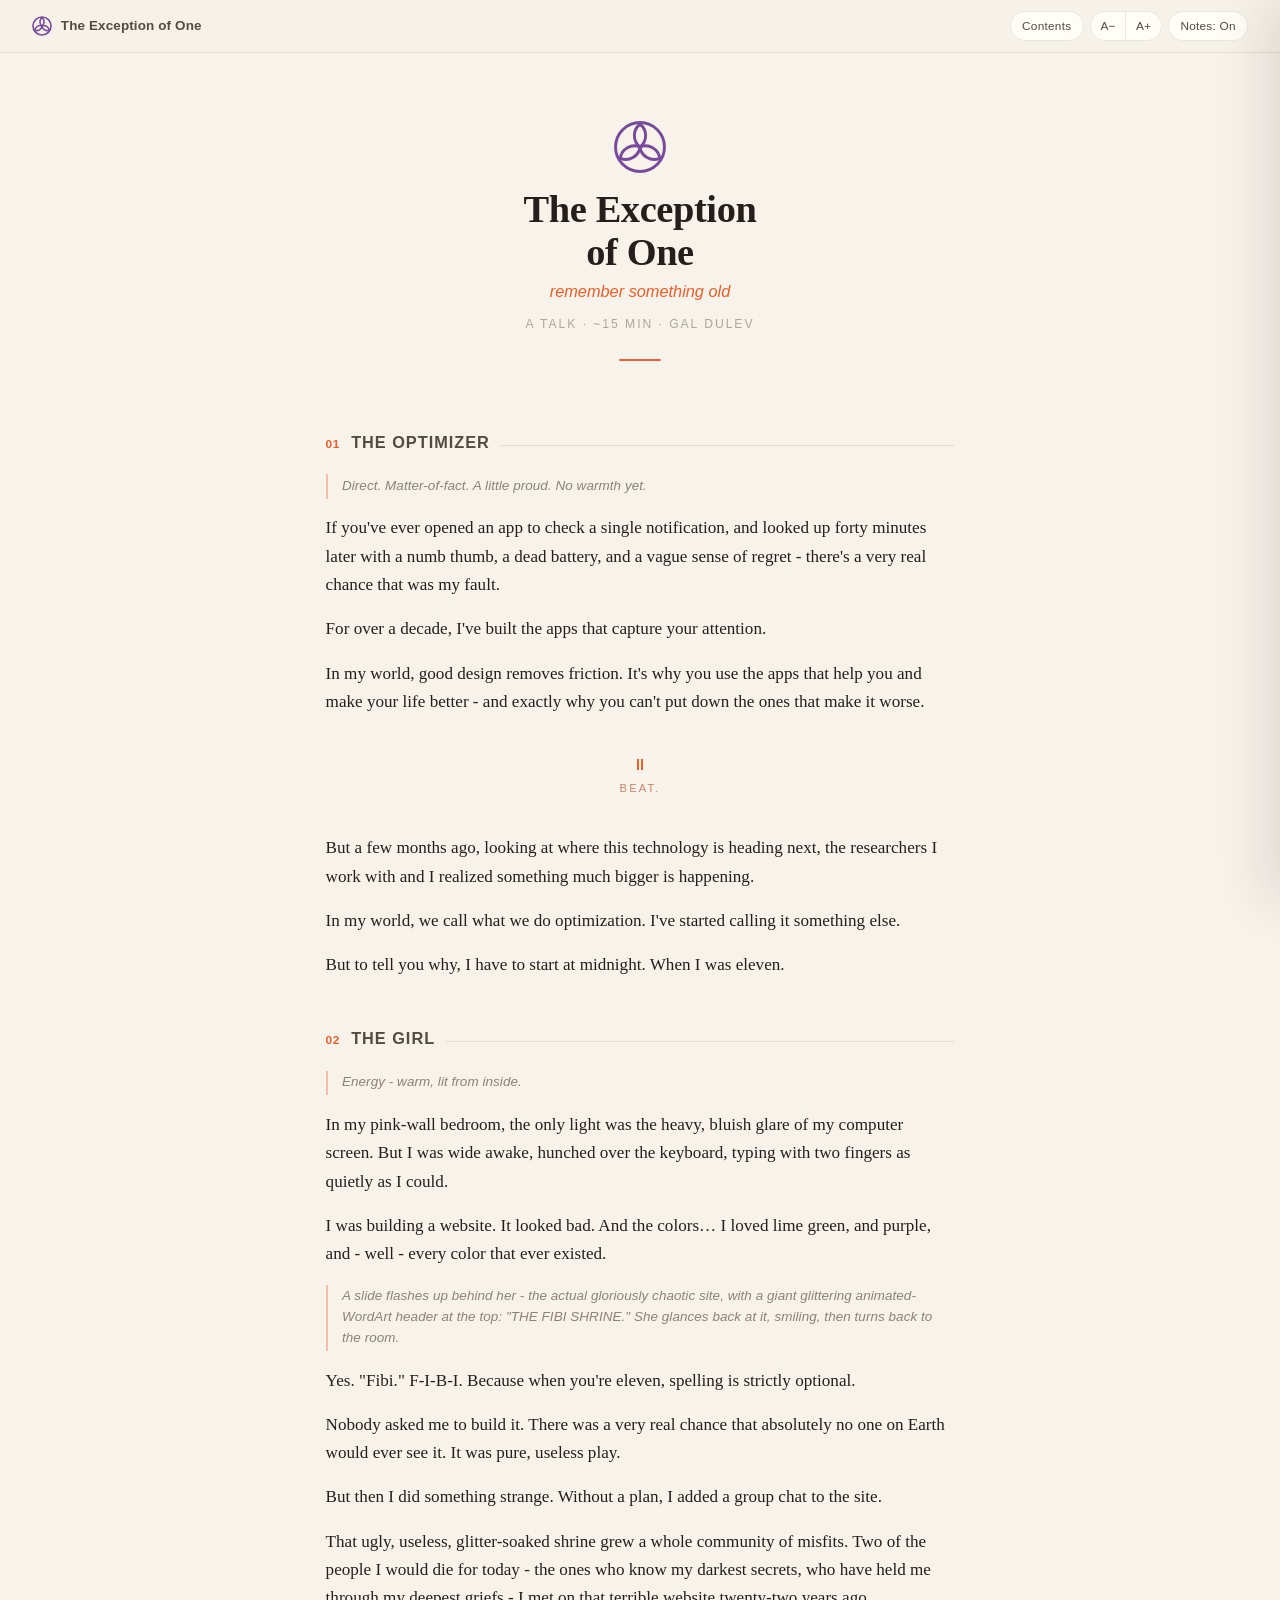
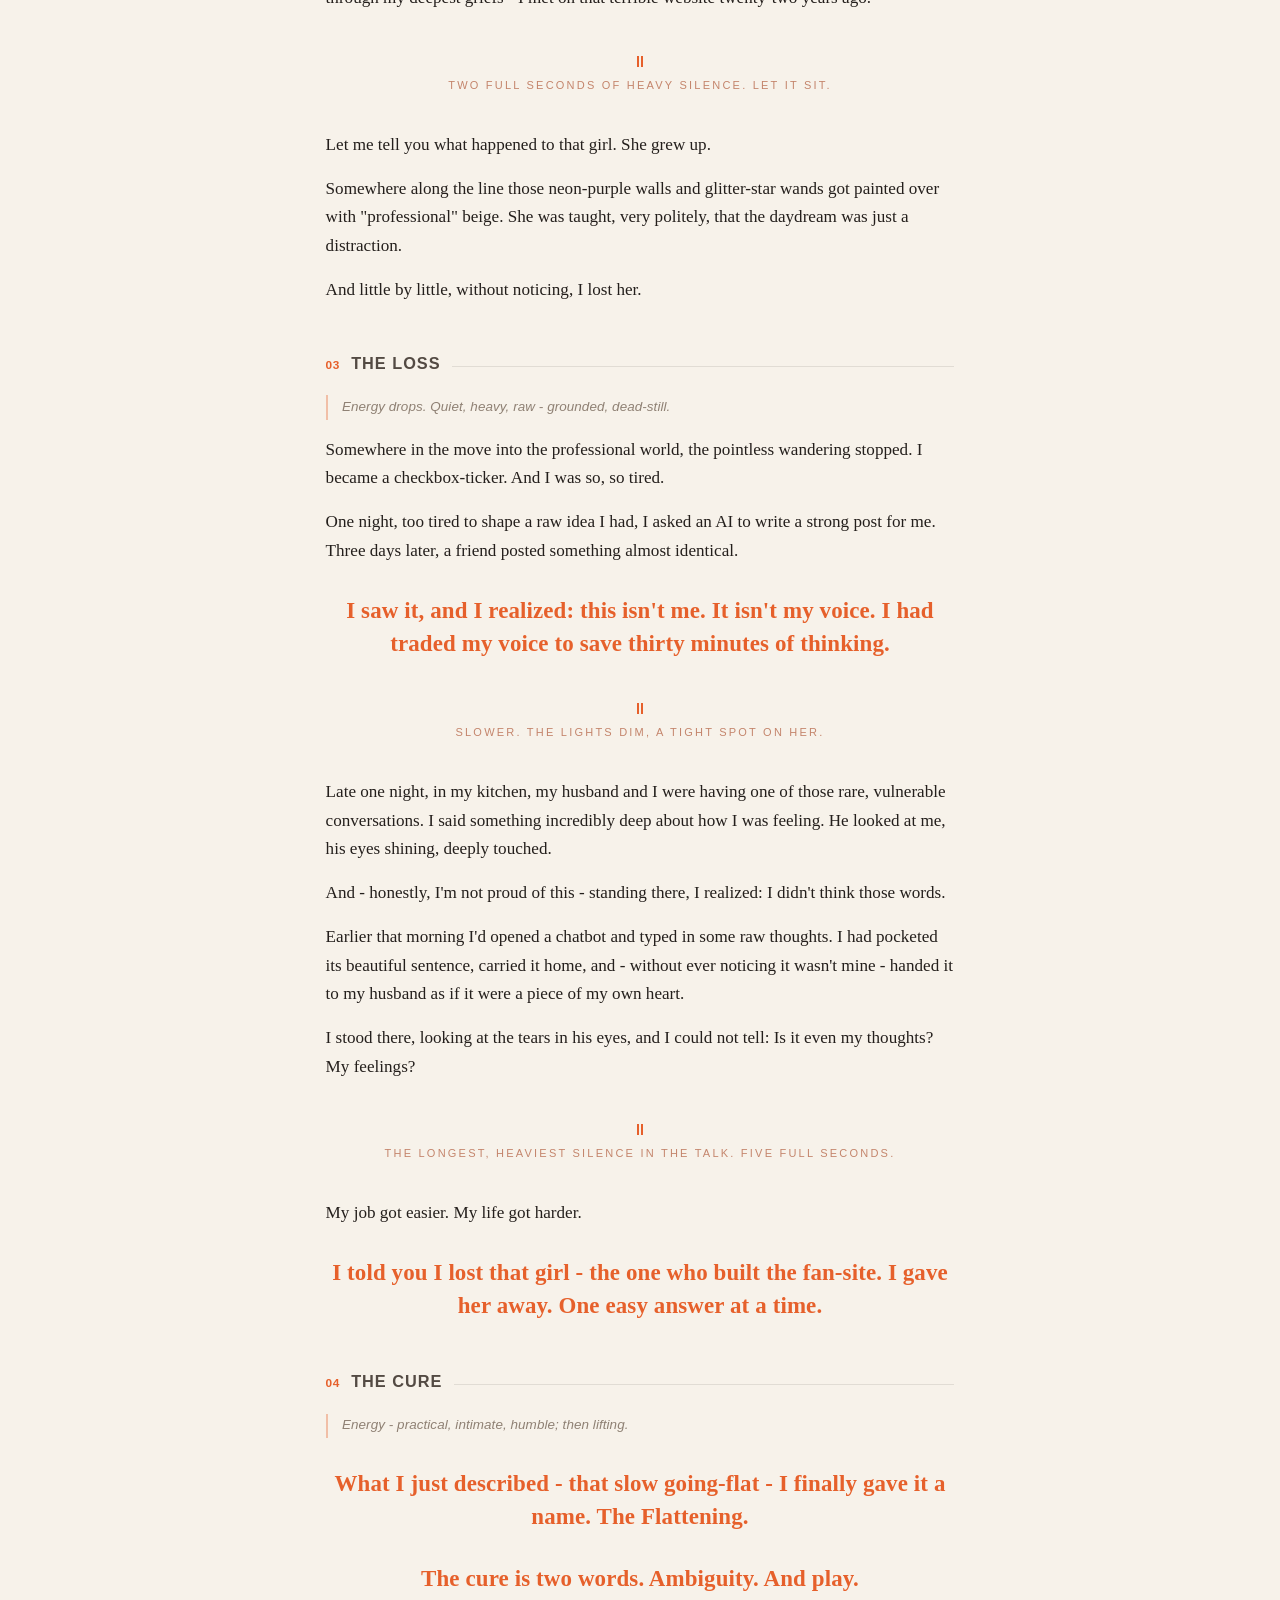
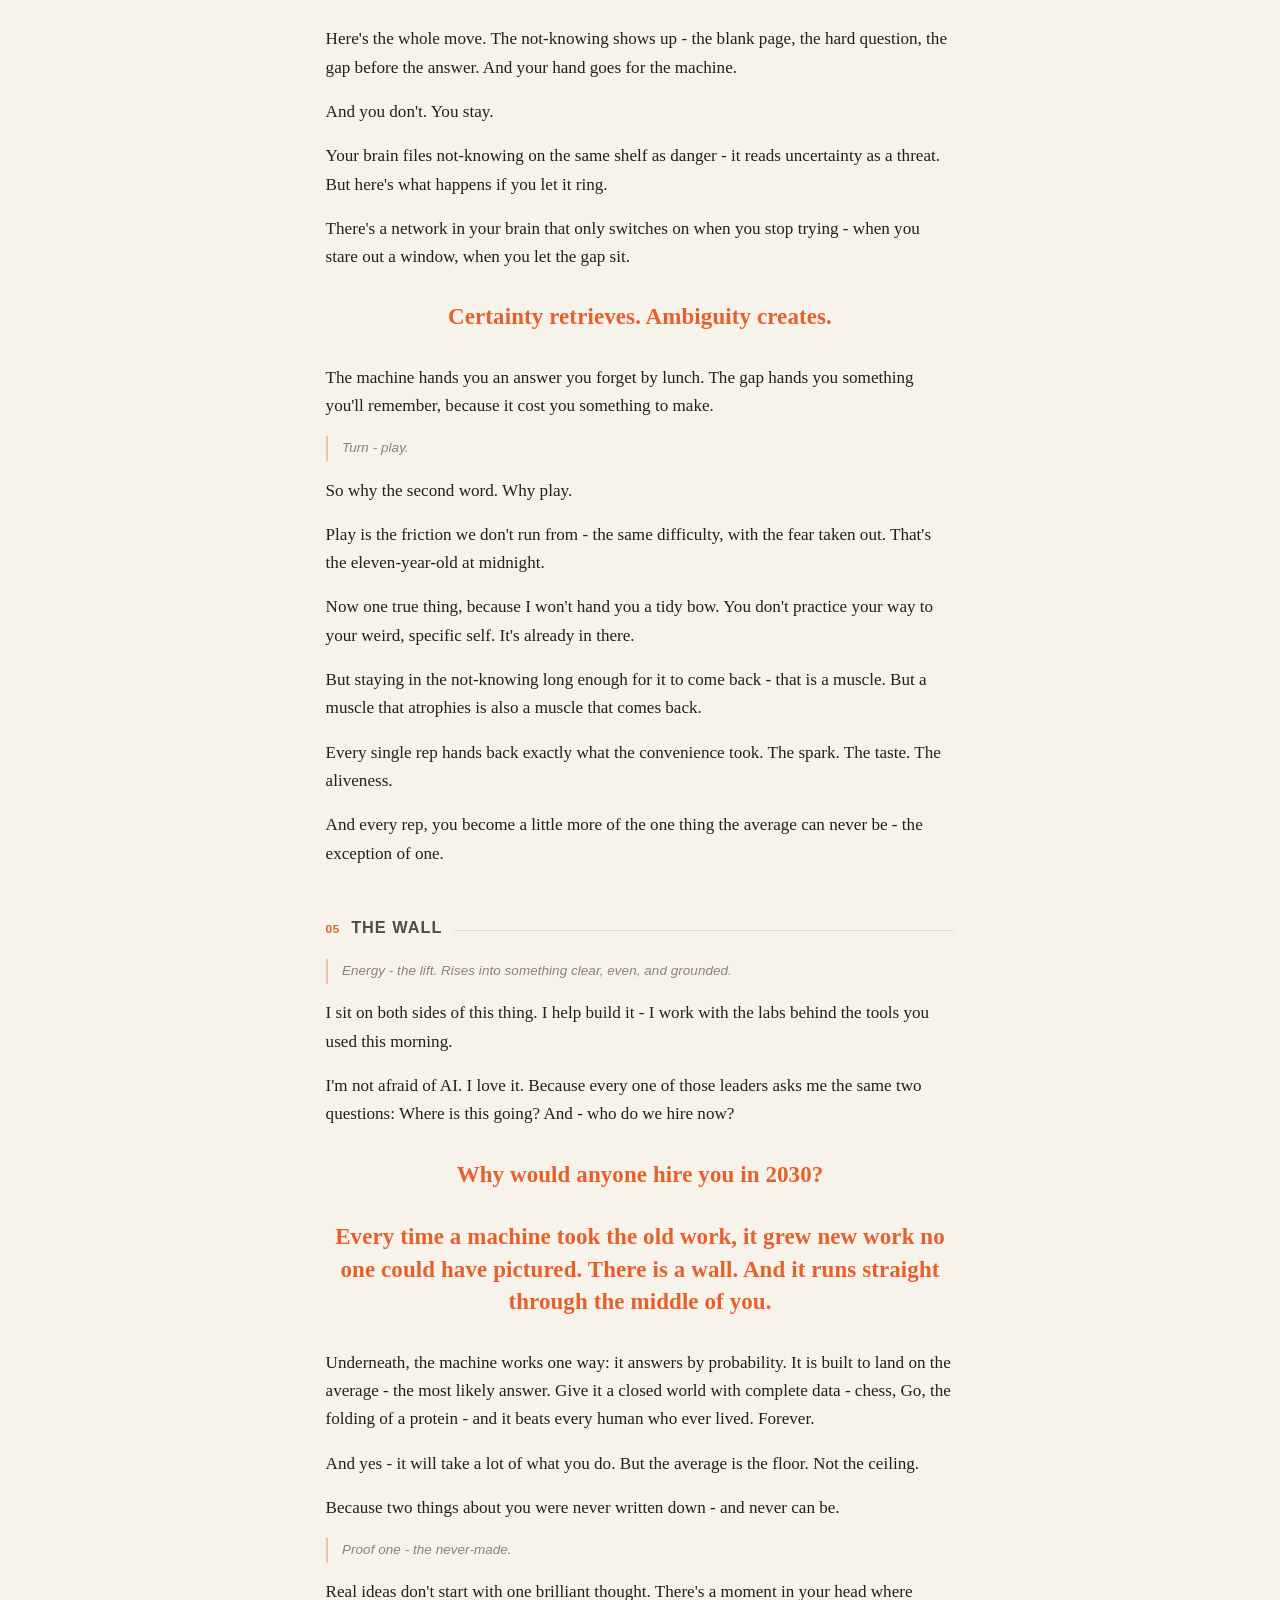
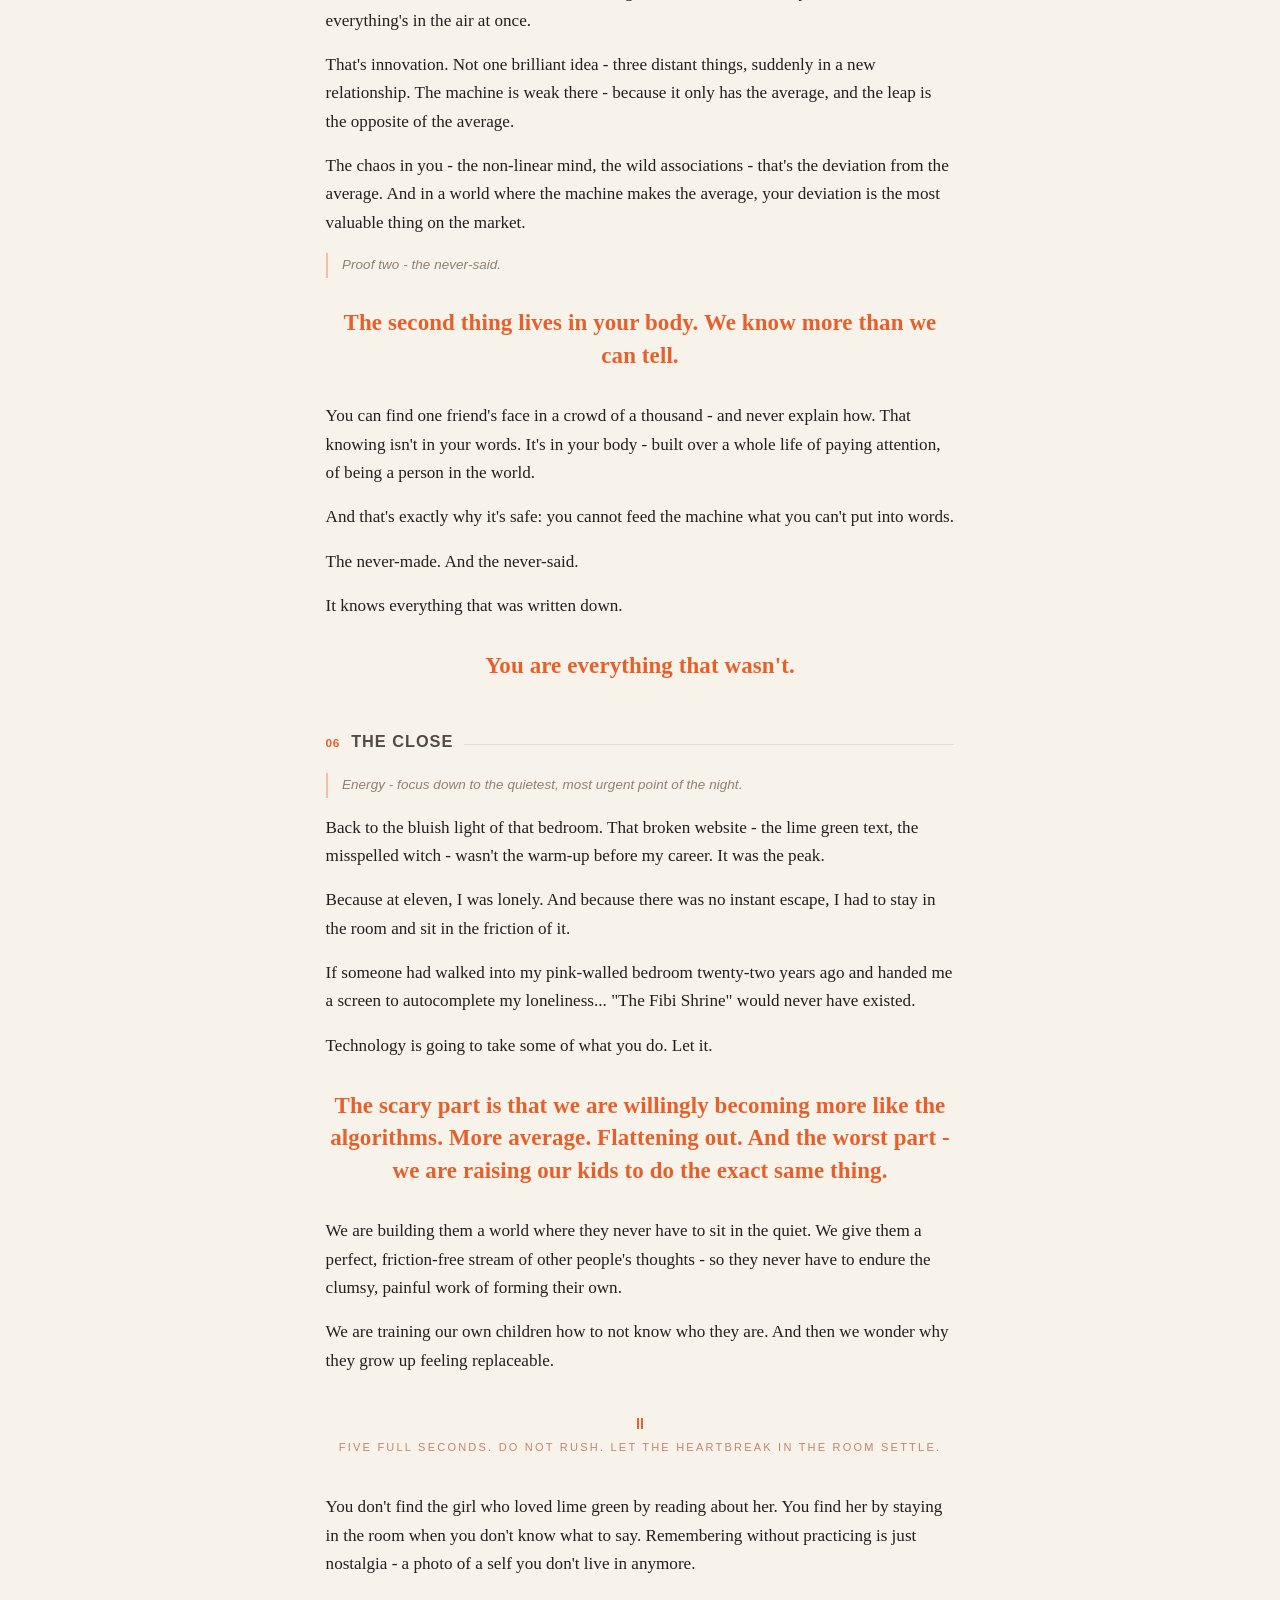
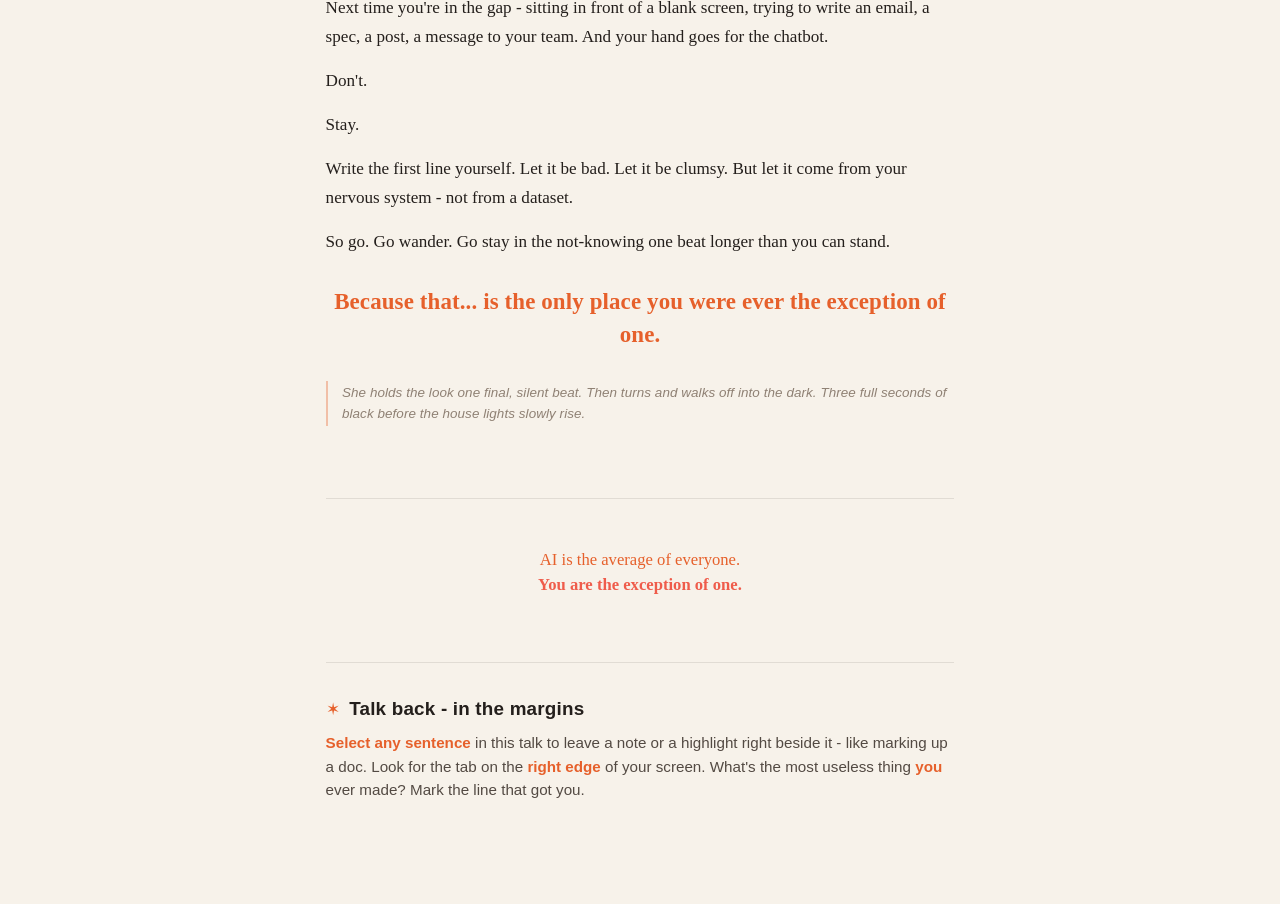
==== short.html @ 1f999f90 "Add duplicate page: short.html + content-short.txt (condensed cut, same code) Co-Authored-By: Claude" ====
<!doctype html>
<html lang="en">
<head>
<meta charset="utf-8">
<meta name="viewport" content="width=device-width, initial-scale=1">
<title>The Exception of One</title>
<link rel="stylesheet" href="talk.css">
</head>
<body>
<div id="progress"></div>

<header class="topbar">
  <div class="brand">
    <svg width="20" height="20" viewBox="0 0 64 64" aria-hidden="true" fill="none" stroke="#774A9B" stroke-width="5" stroke-linejoin="round"><circle cx="32" cy="32" r="29"/><path d="M32 32 A17 17 0 0 1 32 5 A17 17 0 0 1 32 32 Z"/><path d="M32 32 A17 17 0 0 1 32 5 A17 17 0 0 1 32 32 Z" transform="rotate(120 32 32)"/><path d="M32 32 A17 17 0 0 1 32 5 A17 17 0 0 1 32 32 Z" transform="rotate(240 32 32)"/></svg>
    <span>The Exception of One</span>
  </div>
  <div class="controls">
    <button id="btnContents">Contents</button>
    <span class="sizer"><button id="dec" aria-label="Smaller text">A−</button><button id="inc" aria-label="Larger text">A+</button></span>
    <button id="btnNotes" aria-pressed="true">Notes: On</button>
  </div>
</header>

<div id="backdrop"></div>
<nav id="toc" aria-hidden="true"><h3>Contents</h3><ol id="tocList"></ol></nav>

<main>
  <section class="hero">
    <div class="flame">
      <svg width="54" height="54" viewBox="0 0 64 64" aria-hidden="true" fill="none" stroke="#774A9B" stroke-width="3.5" stroke-linejoin="round"><circle cx="32" cy="32" r="29"/><path d="M32 32 A17 17 0 0 1 32 5 A17 17 0 0 1 32 32 Z"/><path d="M32 32 A17 17 0 0 1 32 5 A17 17 0 0 1 32 32 Z" transform="rotate(120 32 32)"/><path d="M32 32 A17 17 0 0 1 32 5 A17 17 0 0 1 32 32 Z" transform="rotate(240 32 32)"/></svg>
    </div>
    <h1 class="serif">The Exception<br>of One</h1>
    <p class="kicker">remember something old</p>
    <p class="meta">A talk · ~15 min · Gal Dulev</p>
    <div class="rule"></div>
  </section>

  <div id="script"></div>

  <footer class="end">
    <p class="sig">AI is the average of everyone.<br><b>You are the exception of one.</b></p>
  </footer>

  <!--
    Inline comments - powered by Hypothesis (https://hypothes.is): free, open-source.
    Readers SELECT any passage to leave a margin note or highlight, like a Google Doc.
    Annotations anchor to the exact text + this page's URL. Posting needs a free
    Hypothesis account; reading public notes does not. The script below injects the
    annotation layer - the small tab on the right edge of the screen.
  -->
  <section class="comments" id="comments">
    <div class="chead">
      <span class="ic">✶</span>
      <h2>Talk back - in the margins</h2>
    </div>
    <p class="prompt"><b>Select any sentence</b> in this talk to leave a note or a highlight right beside it - like marking up a doc. Look for the tab on the <b>right edge</b> of your screen. What's the most useless thing <b>you</b> ever made? Mark the line that got you.</p>
  </section>
</main>

<!-- Hypothesis annotation layer - https://hypothes.is -->
<script src="https://hypothes.is/embed.js" async></script>

<script src="talk.js"></script>
<script>
const PAGE_TITLE = "The Exception of One";
const scriptEl = document.getElementById("script");
const tocList = document.getElementById("tocList");

const body = document.body;
const btnNotes = document.getElementById("btnNotes");
btnNotes.addEventListener("click", () => {
  const on = body.classList.toggle("hide-notes");
  btnNotes.setAttribute("aria-pressed", on ? "false" : "true");
  btnNotes.textContent = on ? "Notes: Off" : "Notes: On";
});

let size = 1.07;
function setSize(){ document.documentElement.style.setProperty("--reading", size.toFixed(2)+"rem"); }
document.getElementById("inc").addEventListener("click", ()=>{ size = Math.min(2.0, size+0.09); setSize(); });
document.getElementById("dec").addEventListener("click", ()=>{ size = Math.max(0.88, size-0.09); setSize(); });

const toc = document.getElementById("toc");
const backdrop = document.getElementById("backdrop");
function openToc(){ toc.classList.add("open"); backdrop.classList.add("open"); toc.setAttribute("aria-hidden","false"); }
function closeToc(){ toc.classList.remove("open"); backdrop.classList.remove("open"); toc.setAttribute("aria-hidden","true"); }
document.getElementById("btnContents").addEventListener("click", openToc);
backdrop.addEventListener("click", closeToc);
document.addEventListener("keydown", e => { if (e.key === "Escape") closeToc(); });

const prog = document.getElementById("progress");
function onScroll(){
  const h = document.documentElement.scrollHeight - window.innerHeight;
  prog.style.width = h > 0 ? (window.scrollY / h * 100) + "%" : "0%";
}
window.addEventListener("scroll", onScroll, {passive:true});
window.addEventListener("resize", onScroll);

fetch("content-short.txt", {cache:"no-store"})
  .then(r => { if(!r.ok) throw new Error("HTTP " + r.status); return r.text(); })
  .then(raw => {
    renderTalk(parseTalk(raw), scriptEl, {tocList: tocList, pageTitle: PAGE_TITLE, onTocClick: closeToc});
    const cLi = document.createElement("li");
    const cA = document.createElement("a");
    cA.href = "#comments";
    cA.innerHTML = '<span class="n">\u2736</span>';
    const cLabel = document.createElement("span");
    cLabel.textContent = "Talk back";
    cA.append(cLabel);
    cA.addEventListener("click", closeToc);
    cLi.append(cA);
    tocList.append(cLi);
    onScroll();
  })
  .catch(err => {
    scriptEl.innerHTML = '<p class="line serif" style="color:var(--flame)">Could not load the talk (' + err.message + '). If you opened this file directly, serve it over http (GitHub Pages does this automatically).</p>';
  });
</script>
</body>
</html>
---- talk.css ----
:root{
    --paper:#f7f2ea;
    --paper-2:#fffdf8;
    --ink:#241f1c;
    --ink-soft:#534a43;
    --muted:#b1a596;
    --flame:#e6602b;
    --flame-pink:#ef5c4b;
    --pause:#c4856c;
    --rule:rgba(36,31,28,.10);
    --reading:1.07rem;
    --maxw:680px;
  }
  *{box-sizing:border-box}
  html{scroll-behavior:smooth}
  body{
    margin:0;background:var(--paper);color:var(--ink);
    font-family:-apple-system,BlinkMacSystemFont,"Segoe UI",Roboto,Helvetica,Arial,sans-serif;
    -webkit-font-smoothing:antialiased;text-rendering:optimizeLegibility;
  }
  .serif{font-family:Georgia,"Iowan Old Style","Palatino Linotype",Palatino,Charter,"Times New Roman",serif;}

  /* scroll progress */
  #progress{position:fixed;top:0;left:0;height:3px;width:0;background:linear-gradient(90deg,var(--flame),var(--flame-pink));z-index:60;transition:width .08s linear;}

  /* top bar */
  .topbar{
    position:sticky;top:0;z-index:50;display:flex;align-items:center;justify-content:space-between;gap:1rem;
    padding:.7rem clamp(1rem,4vw,2rem);
    background:rgba(247,242,234,.82);backdrop-filter:saturate(140%) blur(10px);-webkit-backdrop-filter:saturate(140%) blur(10px);
    border-bottom:1px solid var(--rule);flex-wrap:wrap;
  }
  .brand{display:flex;align-items:center;gap:.55rem;min-width:0;}
  .brand svg{flex:0 0 auto}
  .brand span{font-size:.84rem;font-weight:600;letter-spacing:.01em;color:var(--ink-soft);white-space:nowrap;overflow:hidden;text-overflow:ellipsis;max-width:46vw;}
  .controls{display:flex;align-items:center;gap:.4rem;flex-wrap:wrap;}
  button{
    font:inherit;font-size:.74rem;letter-spacing:.02em;color:var(--ink-soft);
    background:var(--paper-2);border:1px solid var(--rule);border-radius:999px;
    padding:.42rem .7rem;cursor:pointer;transition:all .15s ease;white-space:nowrap;
  }
  button:hover{border-color:var(--flame);color:var(--flame);}
  button:active{transform:translateY(1px);}
  #btnNotes[aria-pressed="false"]{color:var(--muted);}
  .sizer{display:inline-flex;border:1px solid var(--rule);border-radius:999px;overflow:hidden;background:var(--paper-2);}
  .sizer button{border:0;border-radius:0;background:transparent;padding:.42rem .6rem;}
  .sizer button:first-child{border-right:1px solid var(--rule);}

  /* contents panel */
  #backdrop{position:fixed;inset:0;background:rgba(36,31,28,.35);opacity:0;pointer-events:none;transition:opacity .2s;z-index:55;}
  #backdrop.open{opacity:1;pointer-events:auto;}
  #toc{
    position:fixed;top:0;right:0;height:100%;width:min(340px,86vw);z-index:56;
    background:var(--paper-2);border-left:1px solid var(--rule);box-shadow:-20px 0 50px rgba(36,31,28,.12);
    transform:translateX(102%);transition:transform .26s cubic-bezier(.4,0,.2,1);
    padding:1.6rem 1.4rem;overflow-y:auto;
  }
  #toc.open{transform:translateX(0);}
  #toc h3{margin:.2rem 0 1.1rem;font-size:.72rem;letter-spacing:.22em;text-transform:uppercase;color:var(--flame);}
  #tocList{list-style:none;margin:0;padding:0;counter-reset:t;}
  #tocList li{margin:0;}
  #tocList a{display:flex;gap:.7rem;align-items:baseline;padding:.6rem .2rem;color:var(--ink-soft);text-decoration:none;border-bottom:1px solid var(--rule);font-size:.95rem;}
  #tocList a:hover{color:var(--flame);}
  #tocList a .n{font-size:.7rem;color:var(--muted);min-width:1.4rem;font-variant-numeric:tabular-nums;}

  /* layout */
  main{max-width:var(--maxw);margin:0 auto;padding:0 clamp(1.1rem,5vw,1.6rem) 5rem;}

  .hero{text-align:center;padding:clamp(2.4rem,8vw,4.2rem) 0 1.4rem;}
  .hero .flame{margin:0 auto .9rem;width:54px;height:54px;}
  .hero h1{margin:.2rem 0 .5rem;font-size:clamp(1.7rem,5.5vw,2.4rem);line-height:1.12;font-weight:600;letter-spacing:-.01em;}
  .hero .kicker{margin:.2rem 0 1rem;font-style:italic;color:var(--flame);font-size:1.02rem;}
  .hero .meta{margin:0;font-size:.76rem;letter-spacing:.16em;text-transform:uppercase;color:var(--muted);}
  .hero .rule{width:42px;height:2px;background:linear-gradient(90deg,var(--flame),var(--flame-pink));margin:1.7rem auto 0;border-radius:2px;}

  section.bit{margin-top:3.1rem;}
  .sechead{display:flex;align-items:baseline;gap:.7rem;margin-bottom:1.4rem;}
  .sechead .n{font-size:.74rem;font-weight:700;color:var(--flame);font-variant-numeric:tabular-nums;letter-spacing:.05em;}
  .sechead h2{margin:0;font-size:1.02rem;font-weight:700;letter-spacing:.06em;text-transform:uppercase;color:var(--ink-soft);}
  .sechead::after{content:"";flex:1;height:1px;background:var(--rule);transform:translateY(-2px);}

  p.line{margin:.92em 0;font-size:var(--reading);line-height:1.66;color:var(--ink);}
  p.punch{margin:1.3em 0;text-align:center;color:var(--flame);font-size:calc(var(--reading) * 1.34);line-height:1.42;font-weight:600;letter-spacing:.005em;}

  .stage{
    margin:.7em 0;padding:.12rem 0 .12rem .9rem;border-left:2px solid rgba(230,96,43,.35);
    font-size:.84rem;font-style:italic;letter-spacing:.005em;color:#8f8174;line-height:1.55;
  }
  body.hide-notes .stage{display:none;}

  .pause{margin:2.5rem 0;text-align:center;}
  .pause .ic{display:inline-block;color:var(--flame);font-size:1rem;line-height:1;}
  .pause .txt{display:block;margin-top:.5rem;font-size:.69rem;letter-spacing:.2em;text-transform:uppercase;color:var(--pause);}

  footer.end{margin-top:4.5rem;padding-top:2rem;border-top:1px solid var(--rule);text-align:center;}
  footer.end .sig{font-family:Georgia,serif;color:var(--flame);font-size:1.04rem;line-height:1.5;}
  footer.end .sig b{color:var(--flame-pink);font-weight:600;}

  /* comments */
  .comments{margin-top:4rem;padding-top:2.2rem;border-top:1px solid var(--rule);}
  .comments .chead{display:flex;align-items:baseline;gap:.6rem;margin-bottom:.7rem;}
  .comments .chead .ic{color:var(--flame);font-size:1.05rem;line-height:1;}
  .comments .chead h2{margin:0;font-size:1.18rem;font-weight:600;letter-spacing:.01em;color:var(--ink);}
  .comments .prompt{margin:0 0 1.4rem;font-size:.95rem;line-height:1.55;color:var(--ink-soft);}
  .comments .prompt b{color:var(--flame);font-weight:600;}

  @media print{
    #progress,.topbar,#toc,#backdrop,.comments{display:none !important;}
    body{background:#fff;}
    .stage{display:block !important;}
    main{max-width:none;}
    p.line{font-size:13pt;}
  }
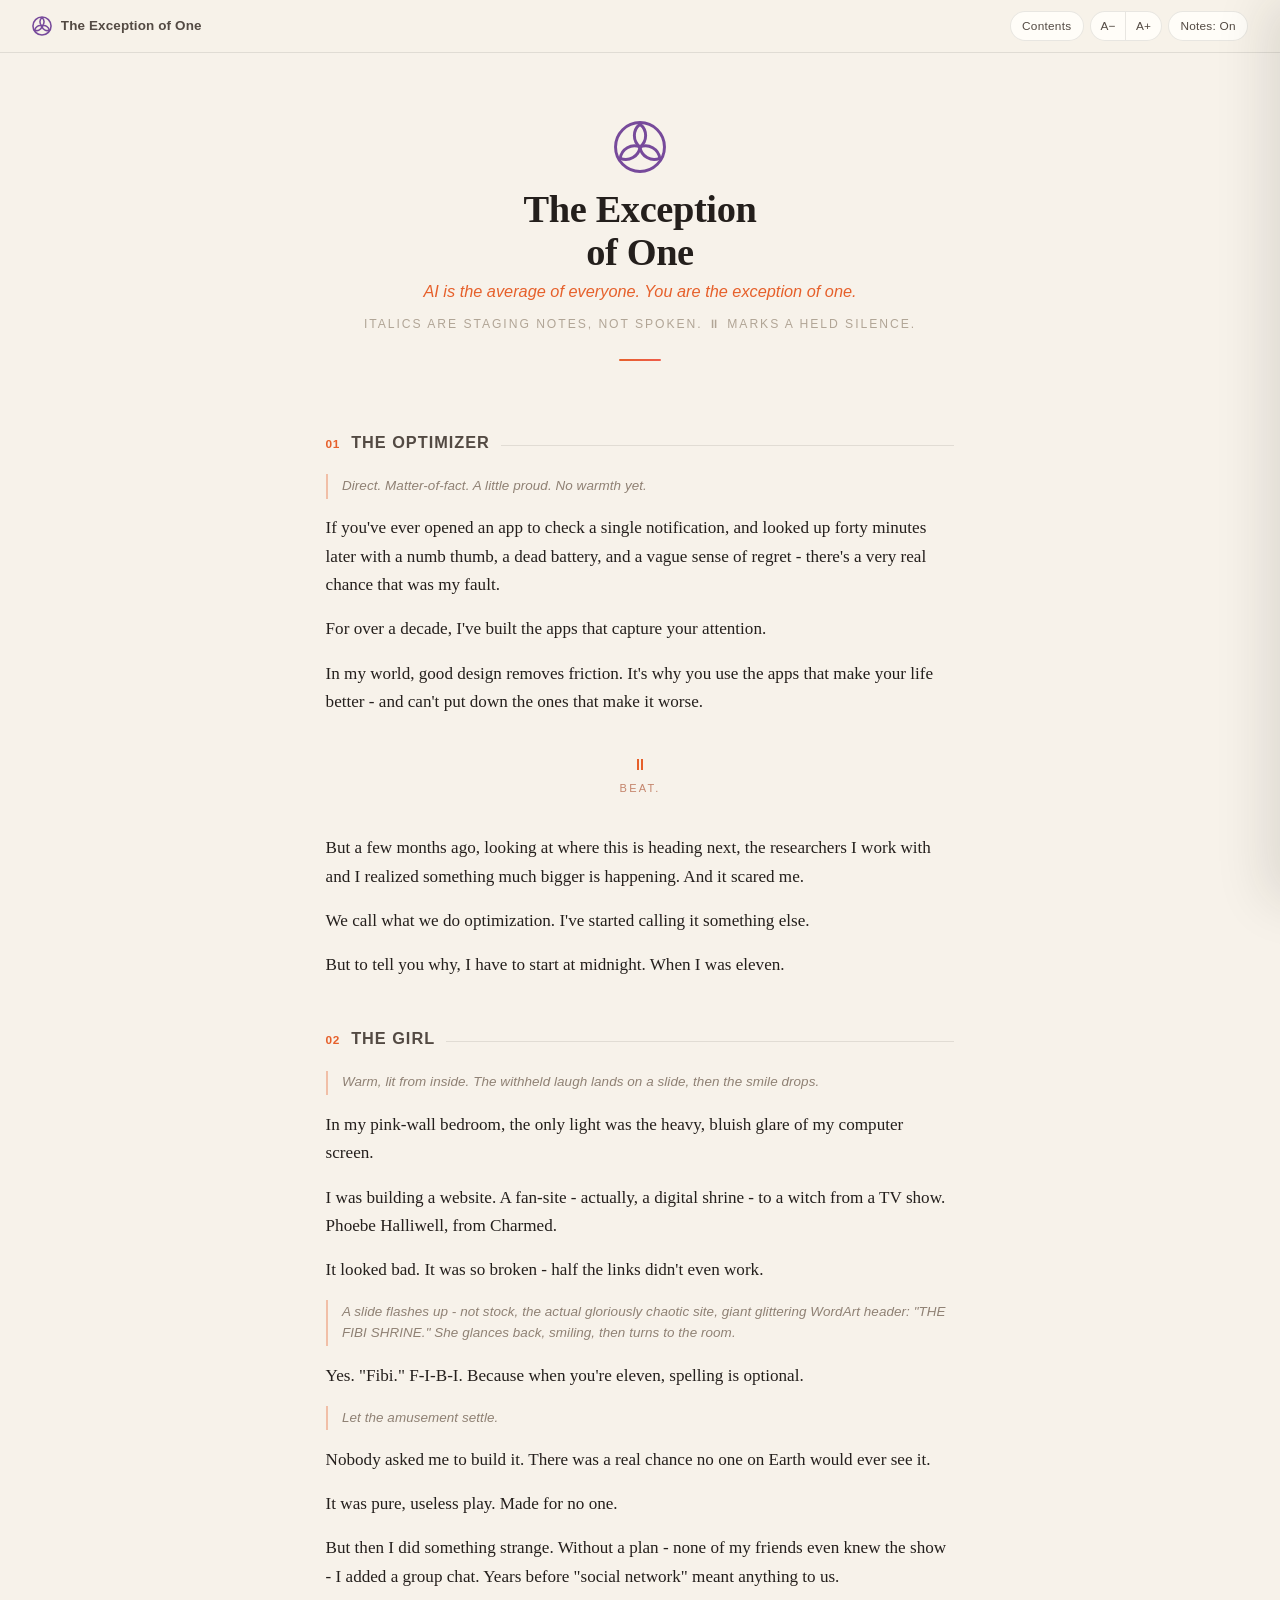
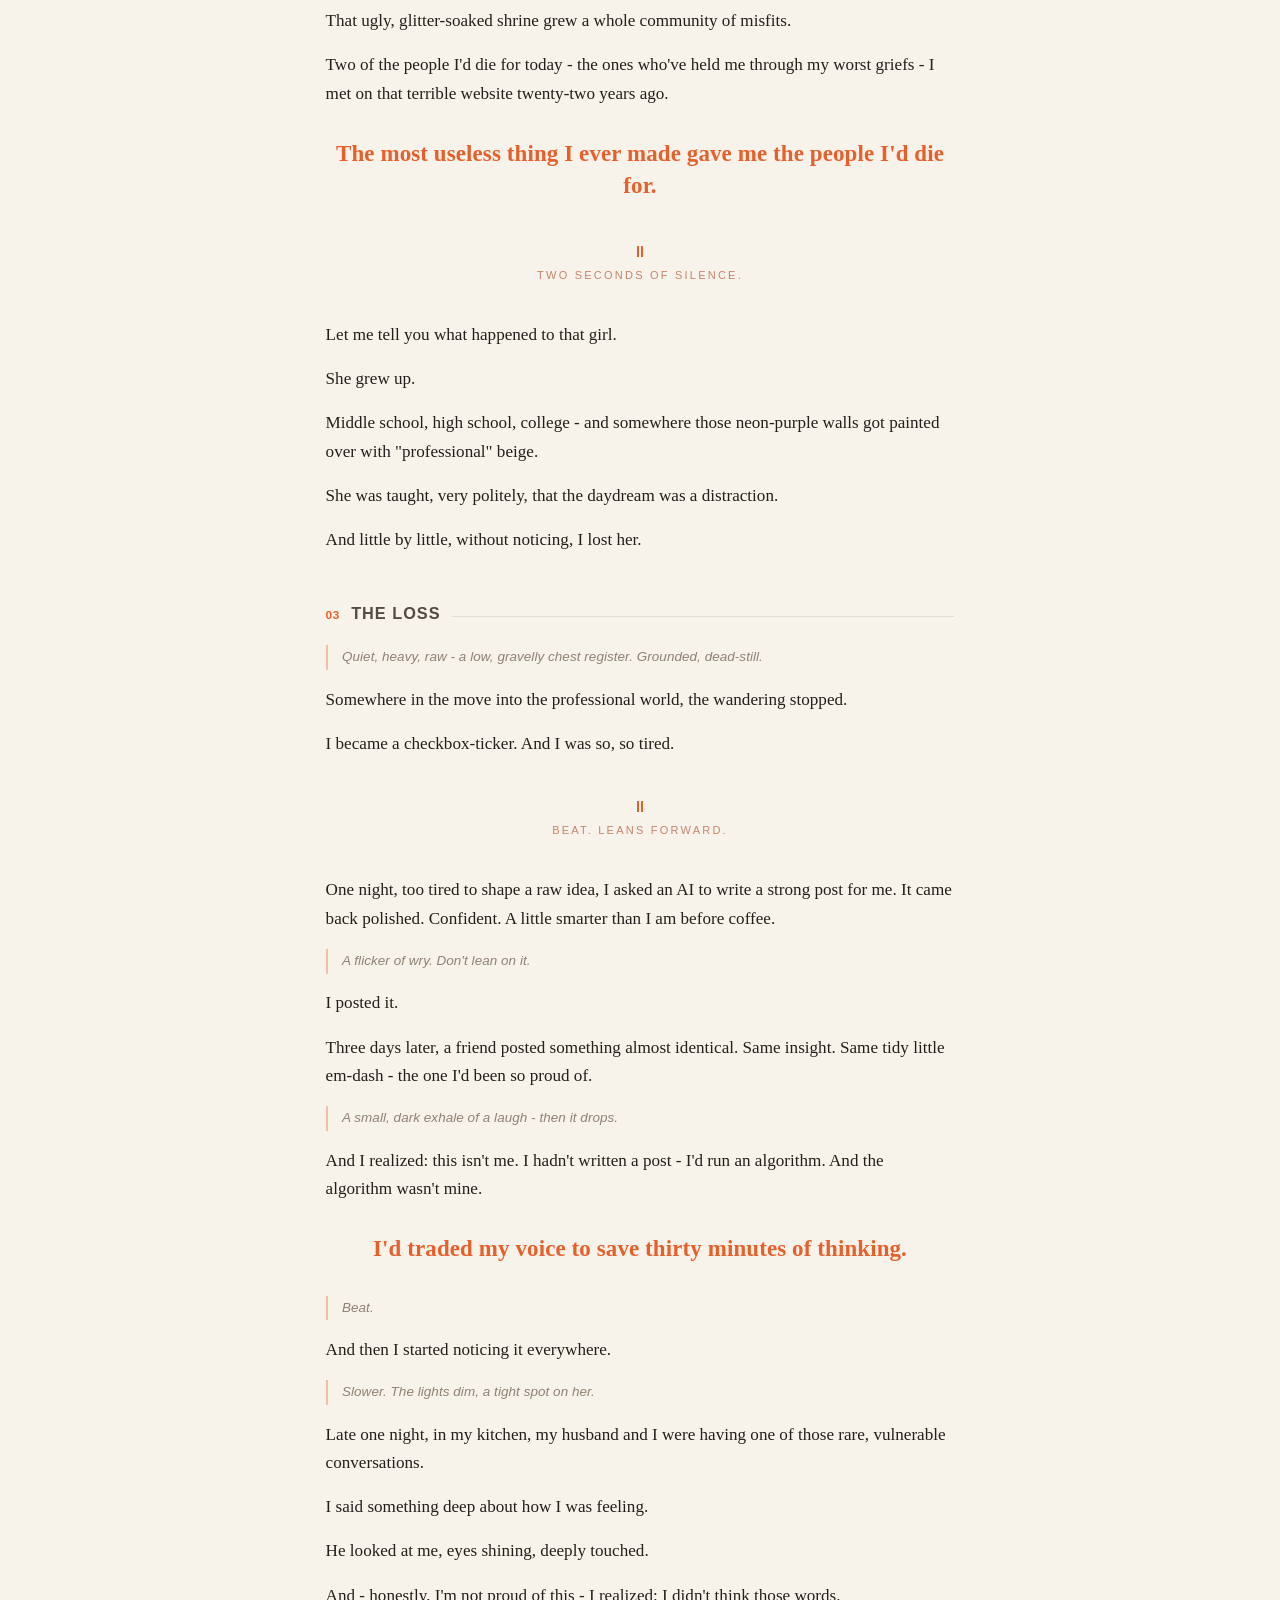
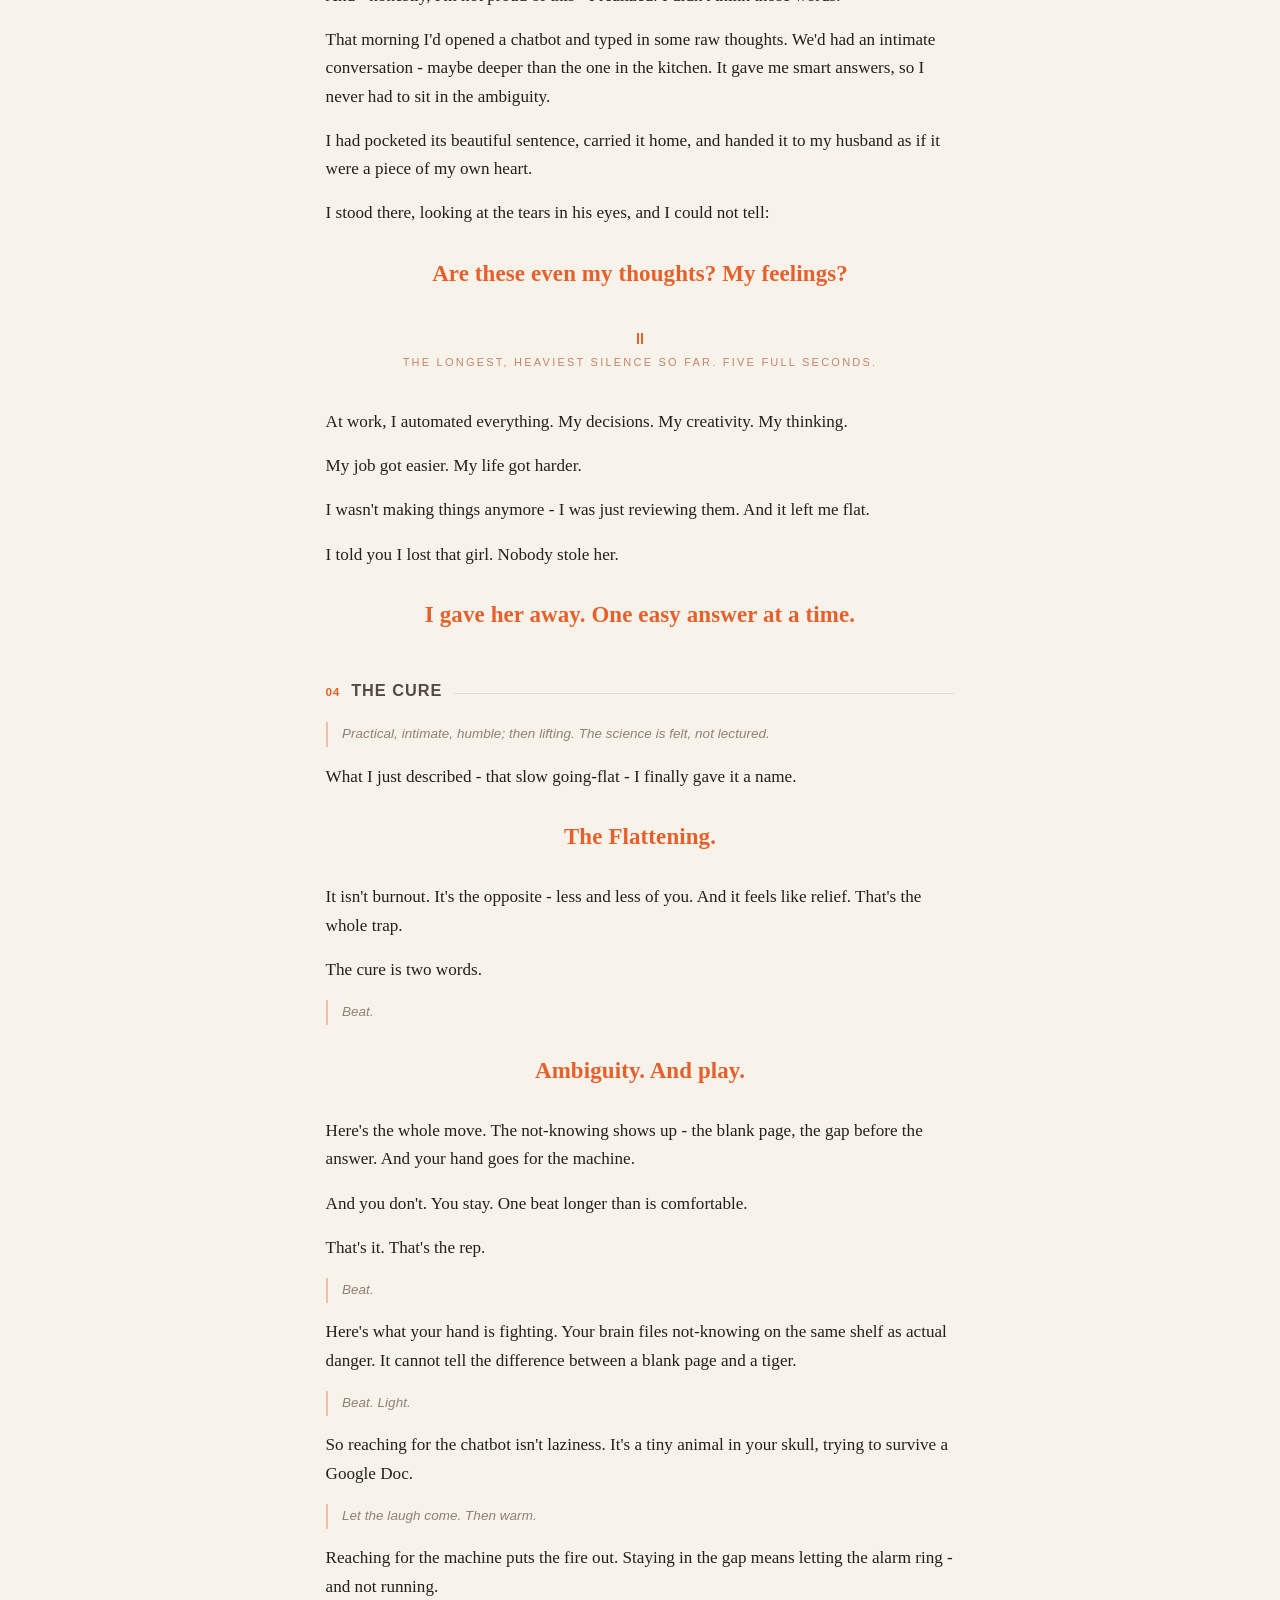
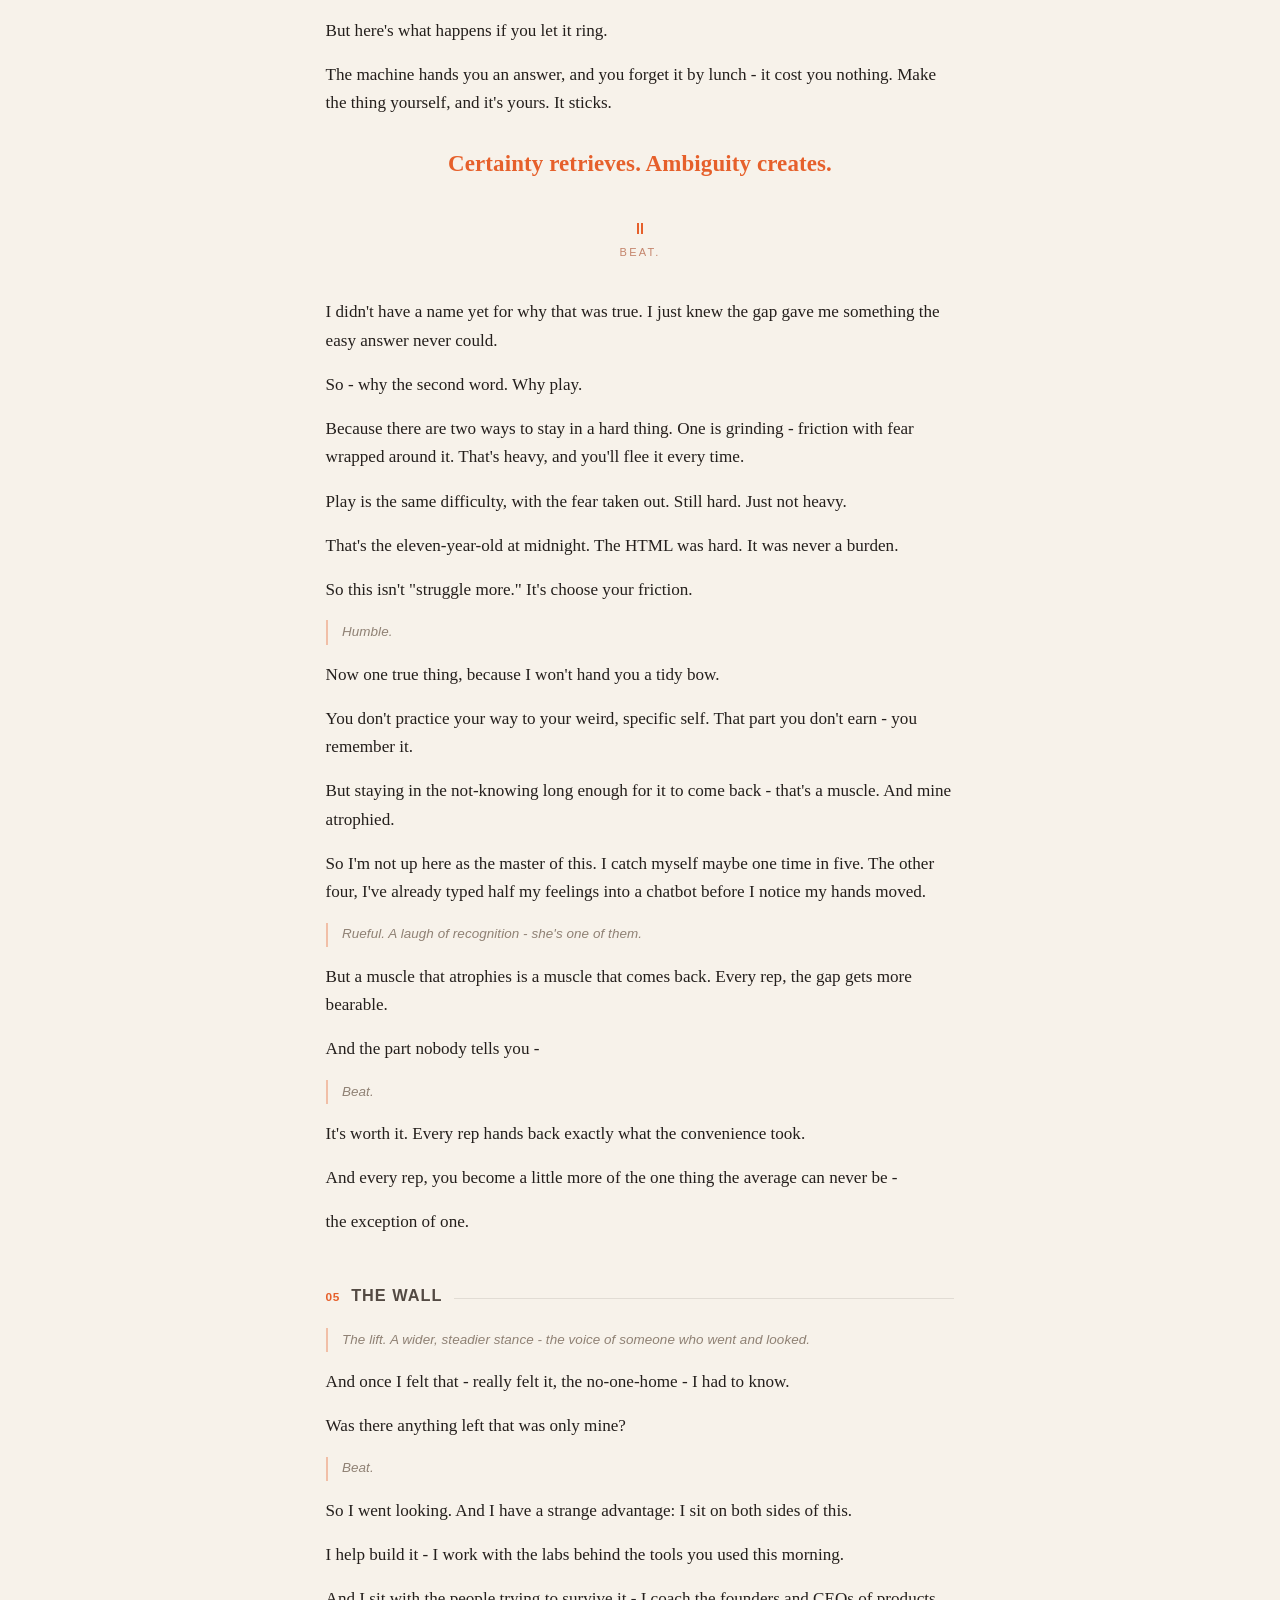
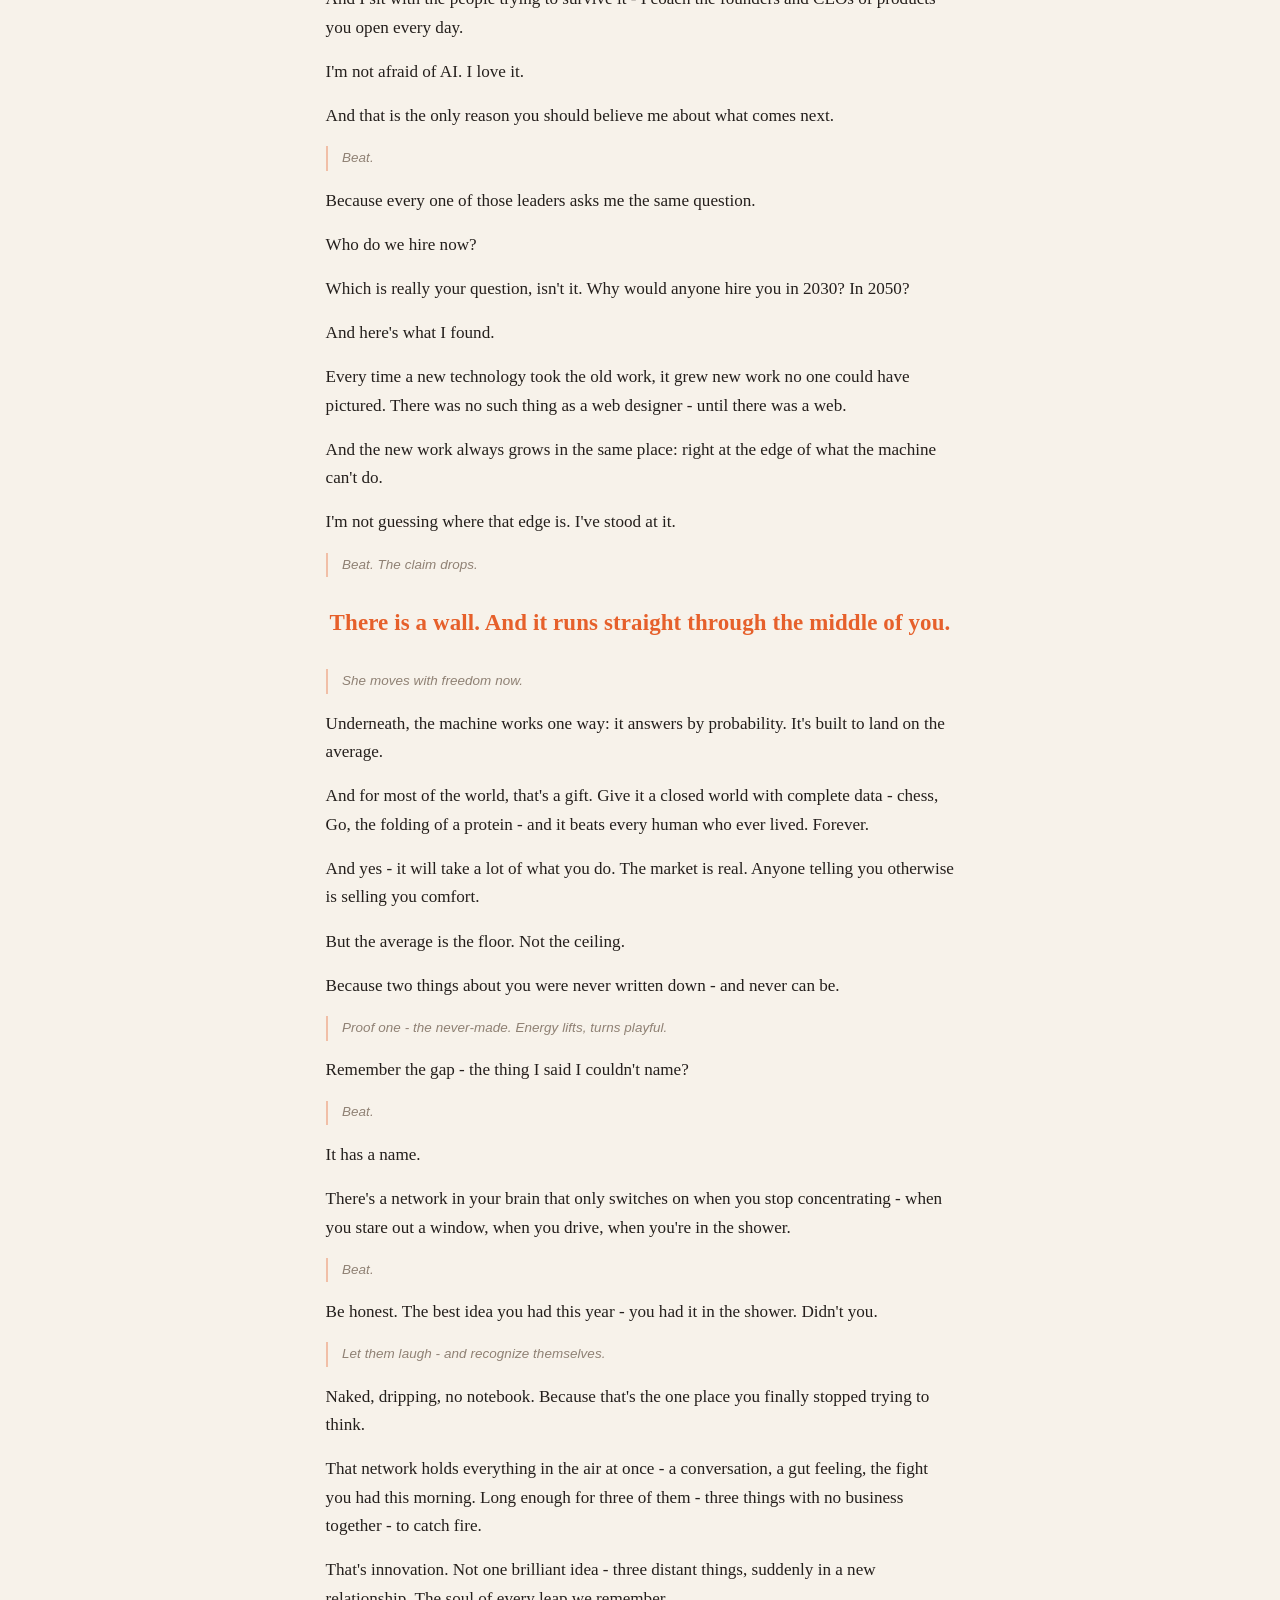
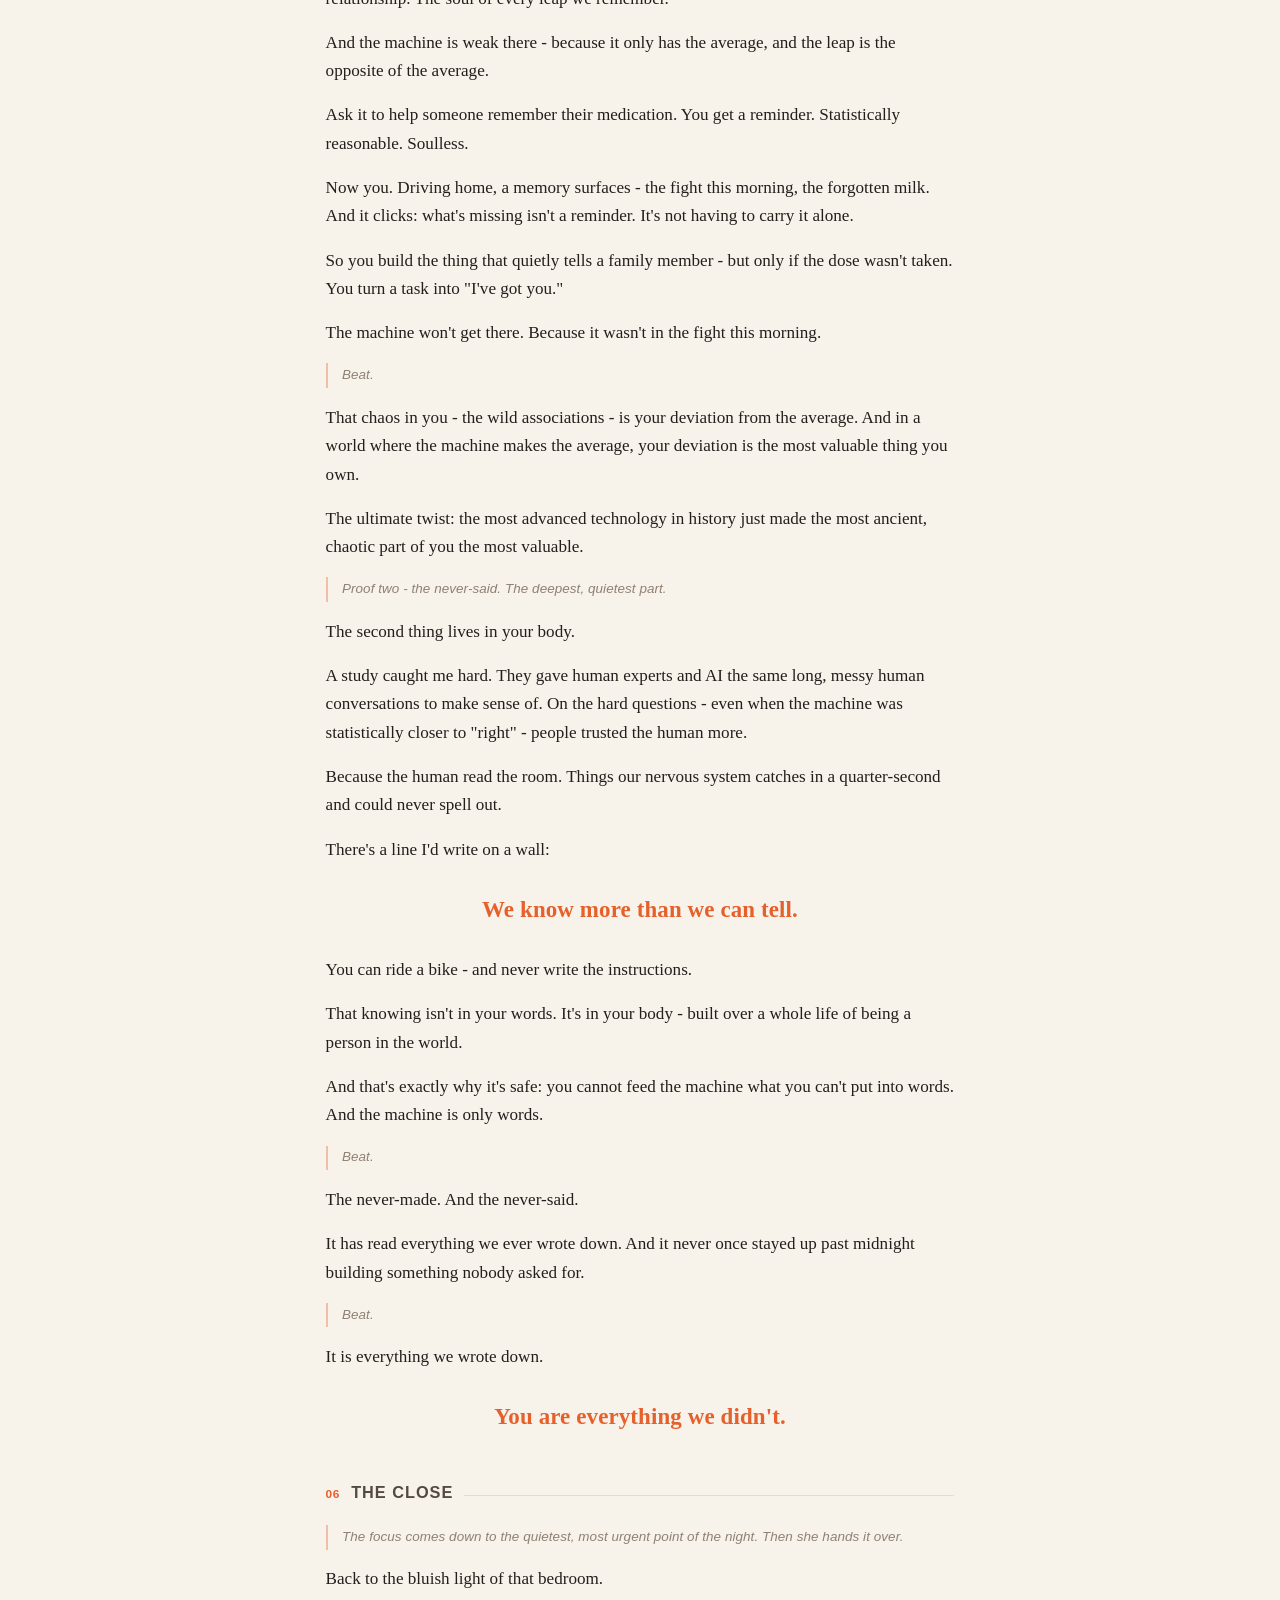
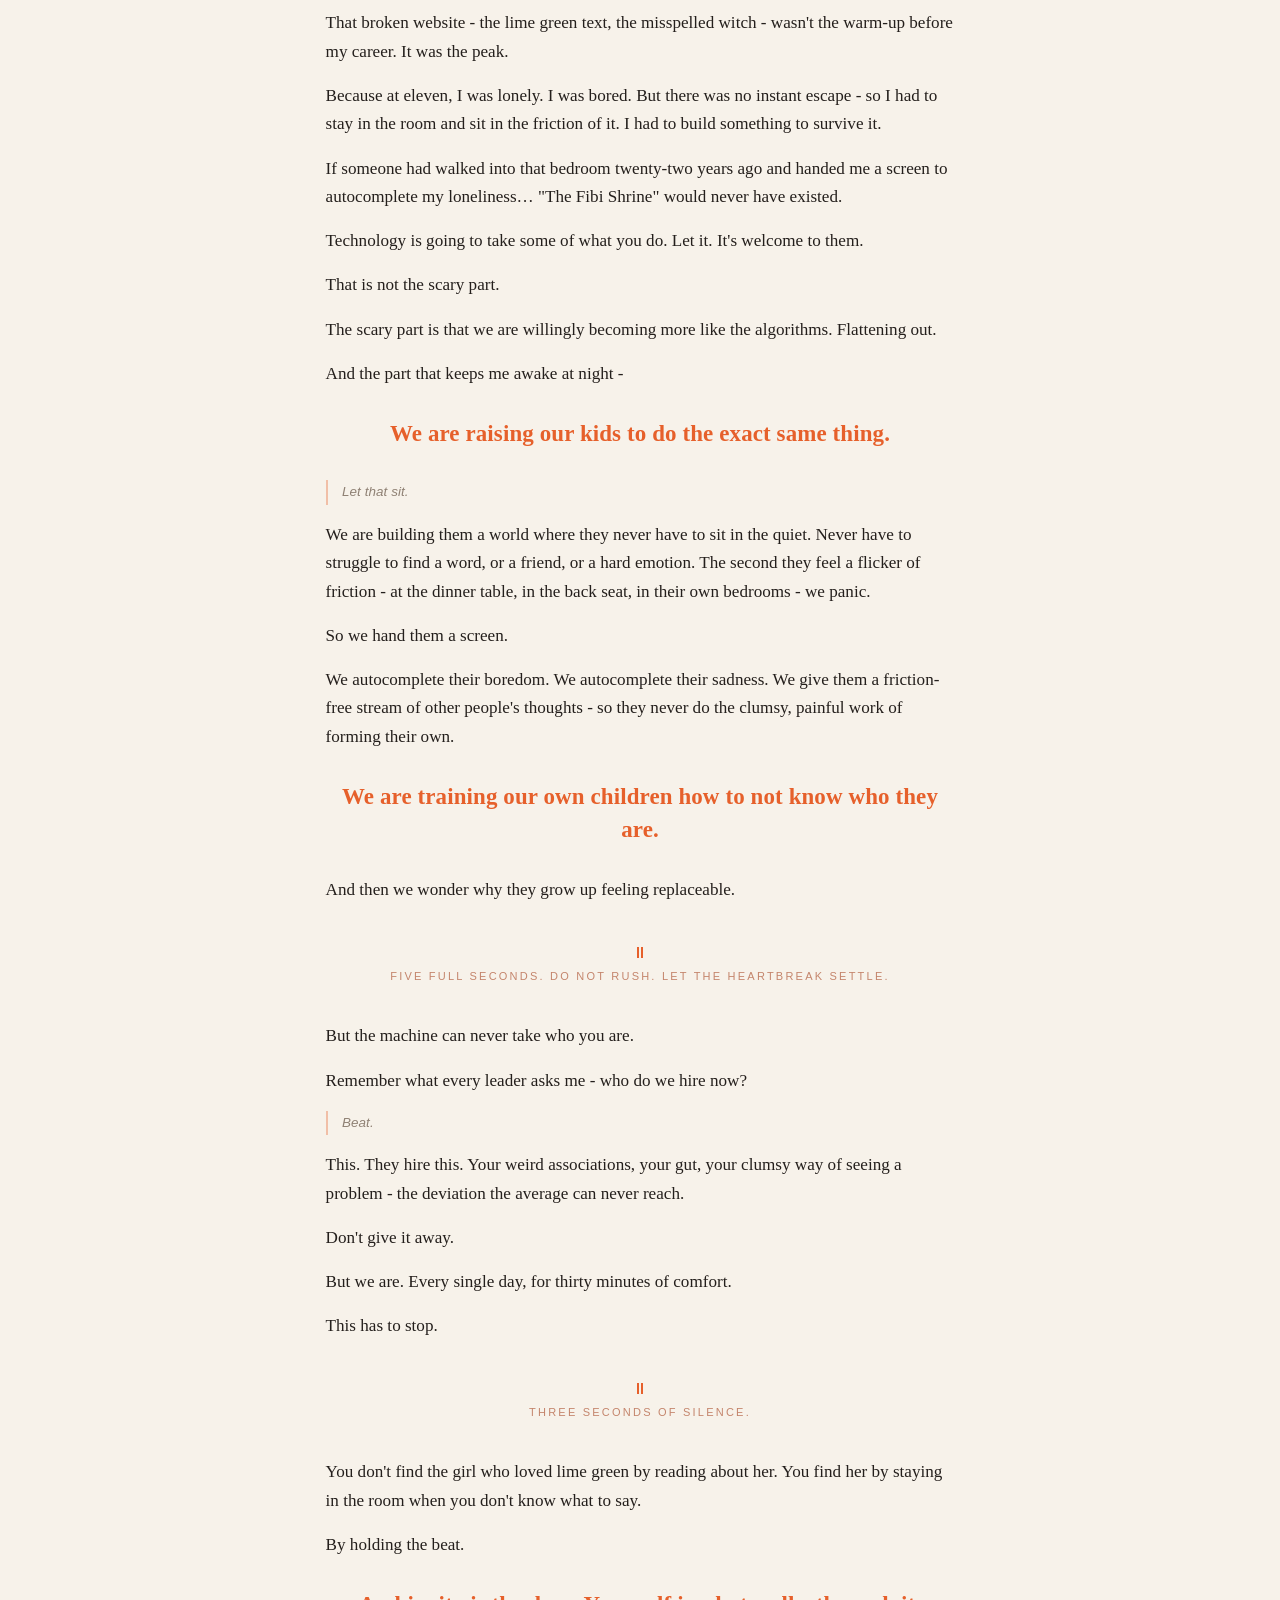
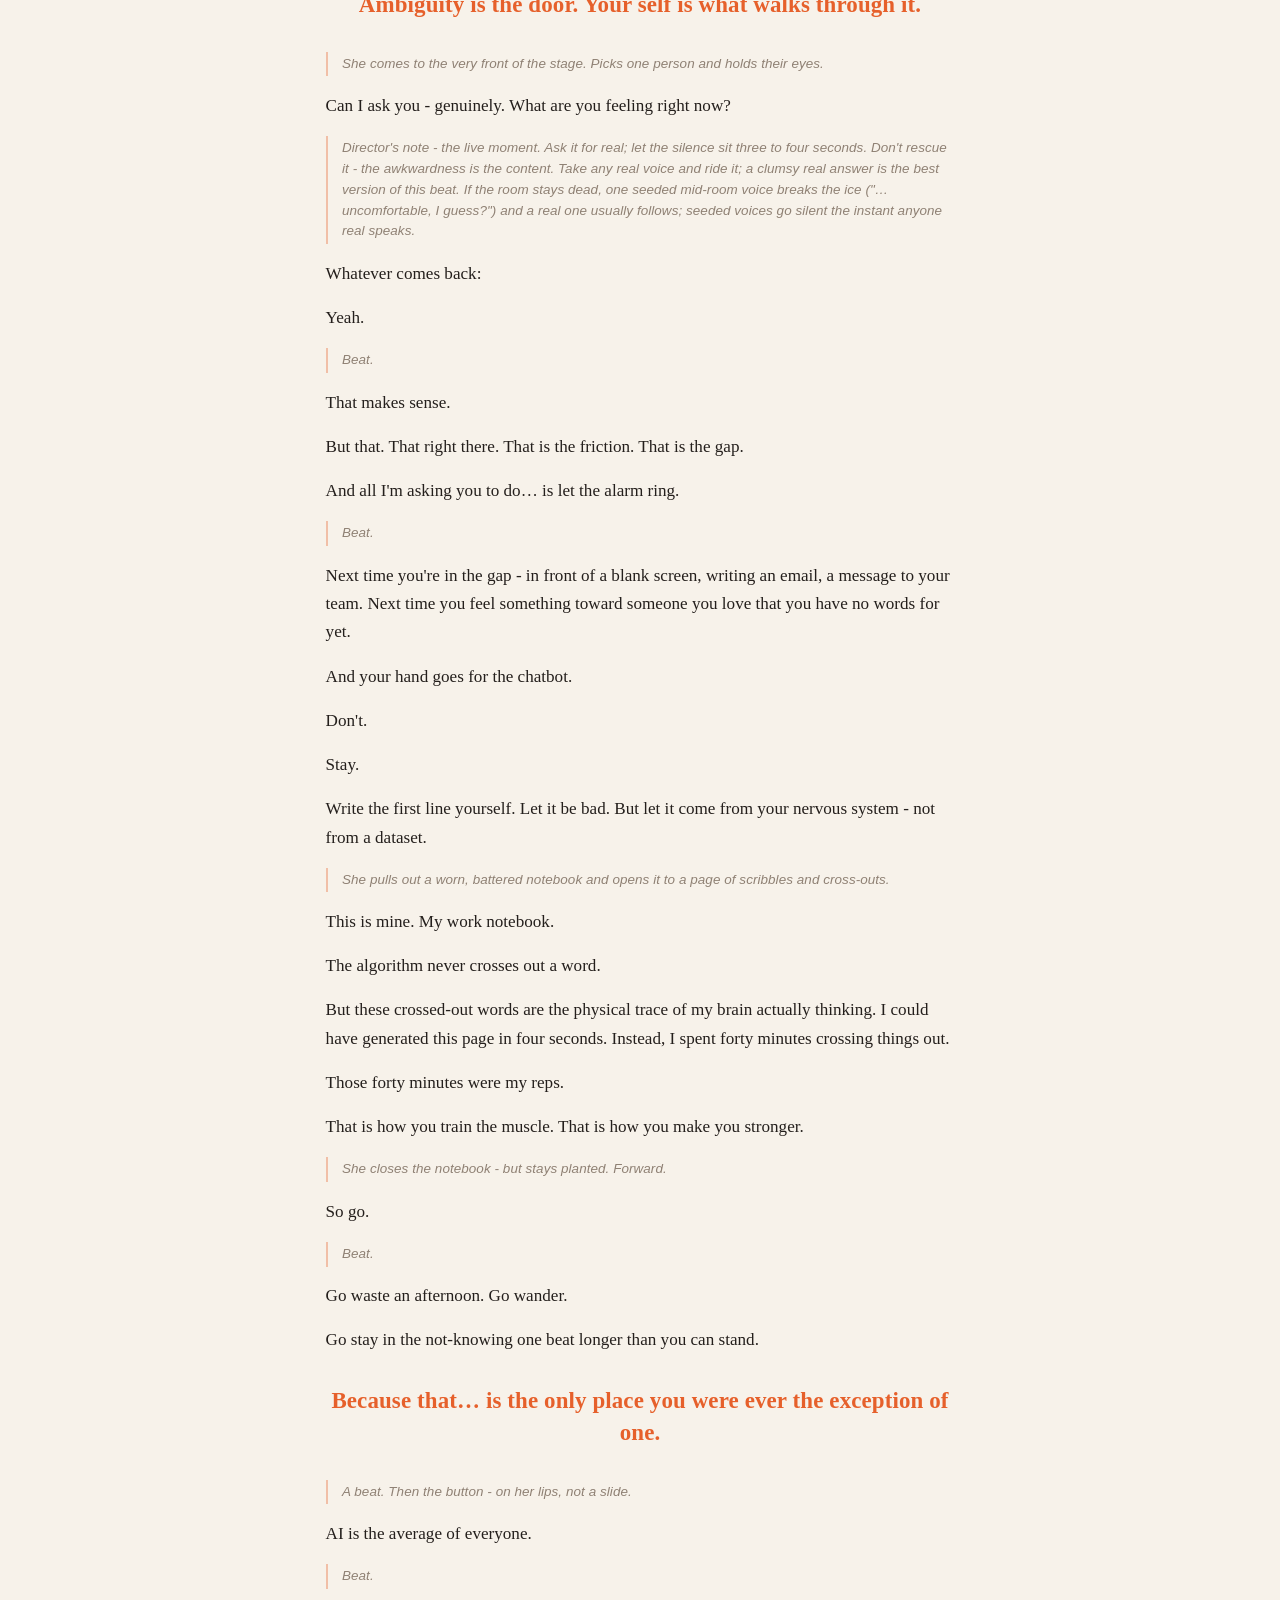
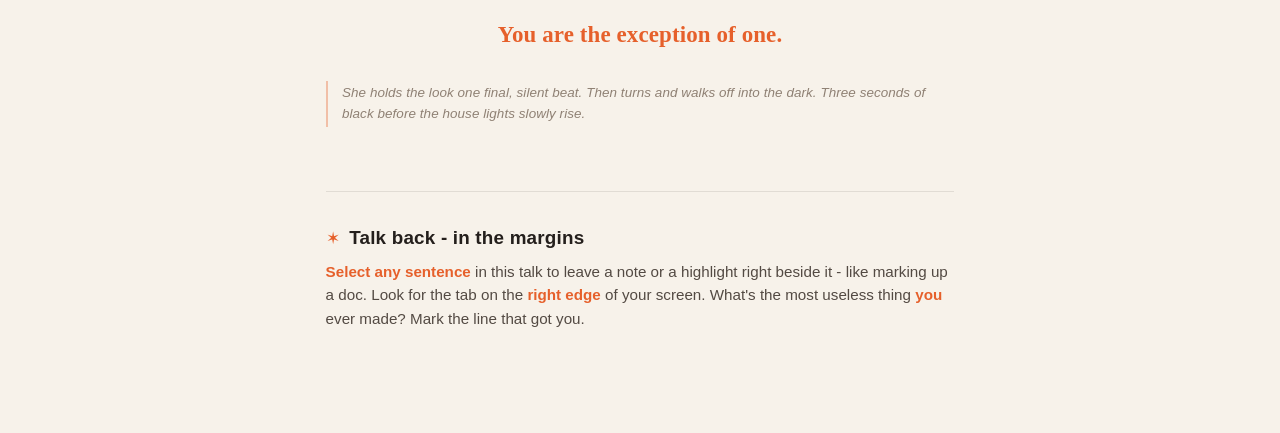
==== commit 2db1814d: "Short page: expanded cut (tiger/shower jokes, live moment, 'you are everything we didnt'); hero sig " ====
--- a/short.html
+++ b/short.html
@@ -30,16 +30,12 @@
       <svg width="54" height="54" viewBox="0 0 64 64" aria-hidden="true" fill="none" stroke="#774A9B" stroke-width="3.5" stroke-linejoin="round"><circle cx="32" cy="32" r="29"/><path d="M32 32 A17 17 0 0 1 32 5 A17 17 0 0 1 32 32 Z"/><path d="M32 32 A17 17 0 0 1 32 5 A17 17 0 0 1 32 32 Z" transform="rotate(120 32 32)"/><path d="M32 32 A17 17 0 0 1 32 5 A17 17 0 0 1 32 32 Z" transform="rotate(240 32 32)"/></svg>
     </div>
     <h1 class="serif">The Exception<br>of One</h1>
-    <p class="kicker">remember something old</p>
-    <p class="meta">A talk · ~15 min · Gal Dulev</p>
+    <p class="kicker">AI is the average of everyone. You are the exception of one.</p>
+    <p class="meta">Italics are staging notes, not spoken. ⏸ marks a held silence.</p>
     <div class="rule"></div>
   </section>
 
   <div id="script"></div>
-
-  <footer class="end">
-    <p class="sig">AI is the average of everyone.<br><b>You are the exception of one.</b></p>
-  </footer>
 
   <!--
     Inline comments - powered by Hypothesis (https://hypothes.is): free, open-source.
